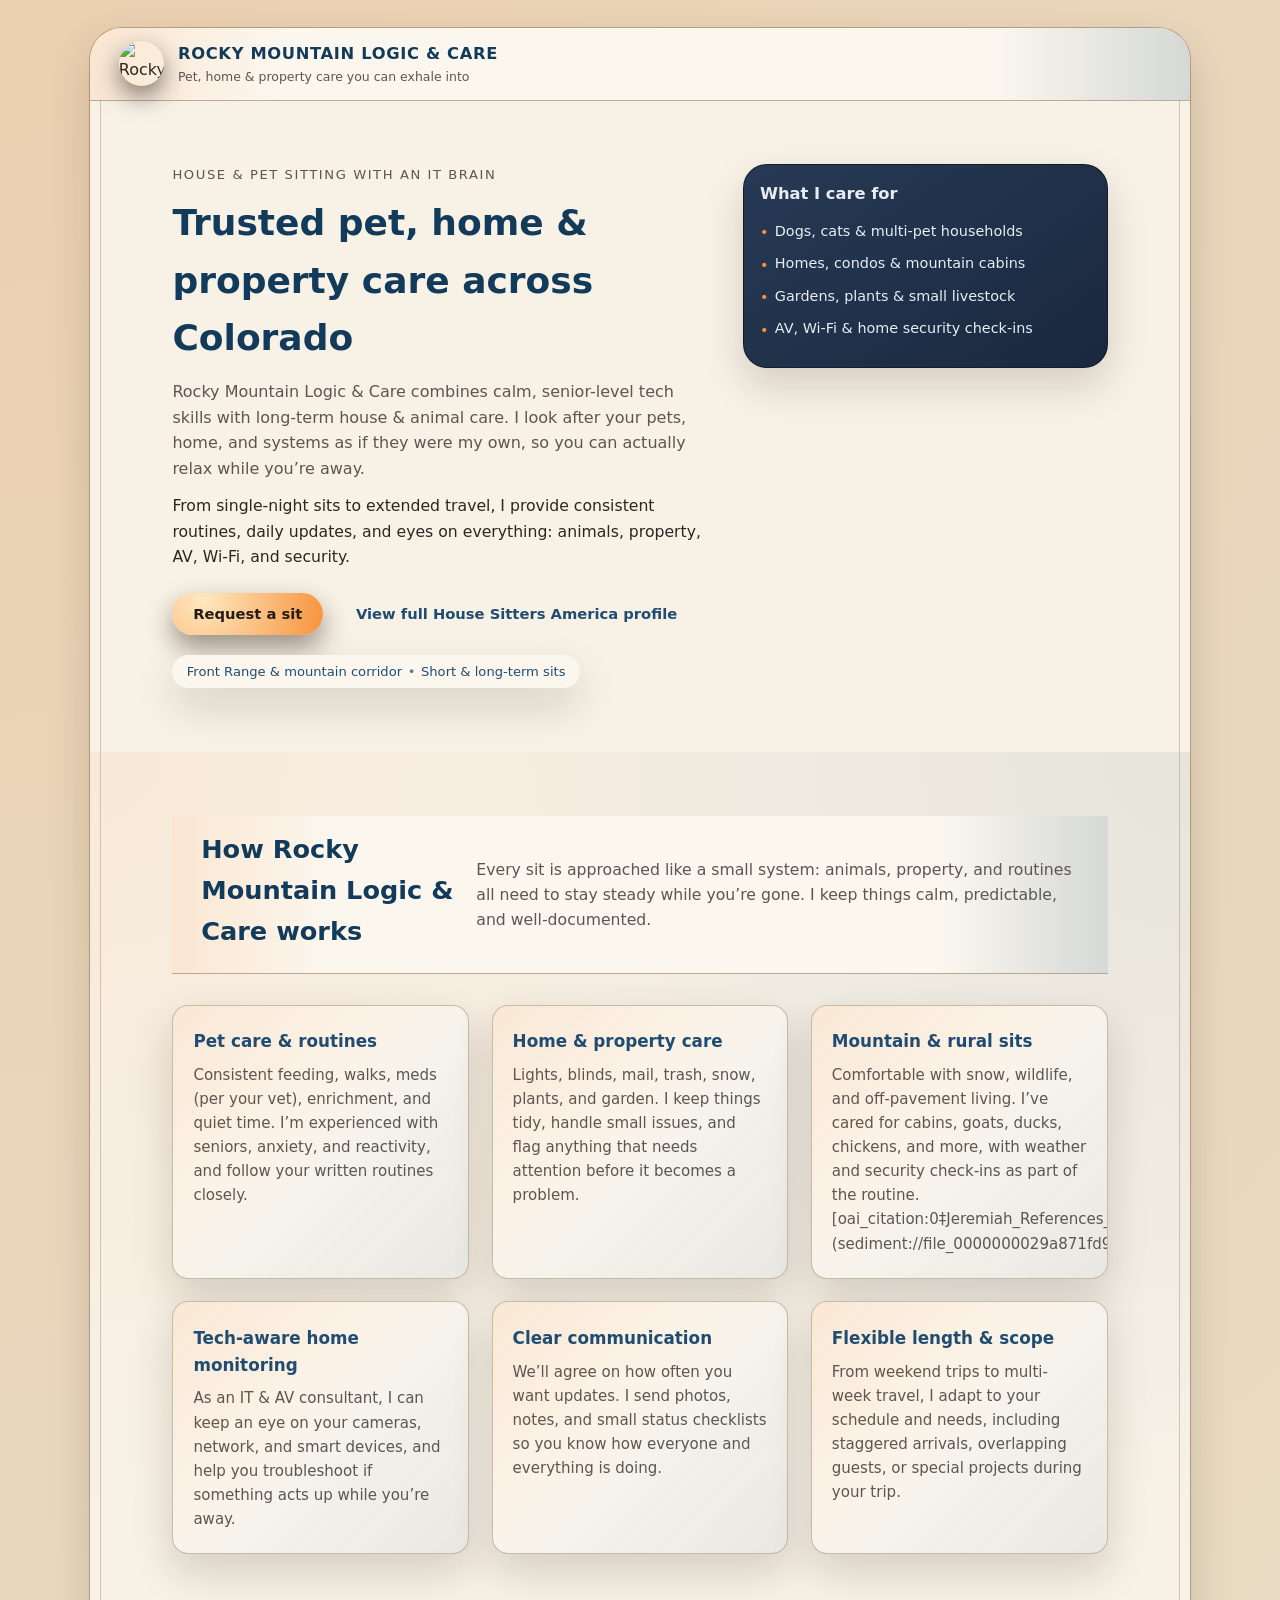
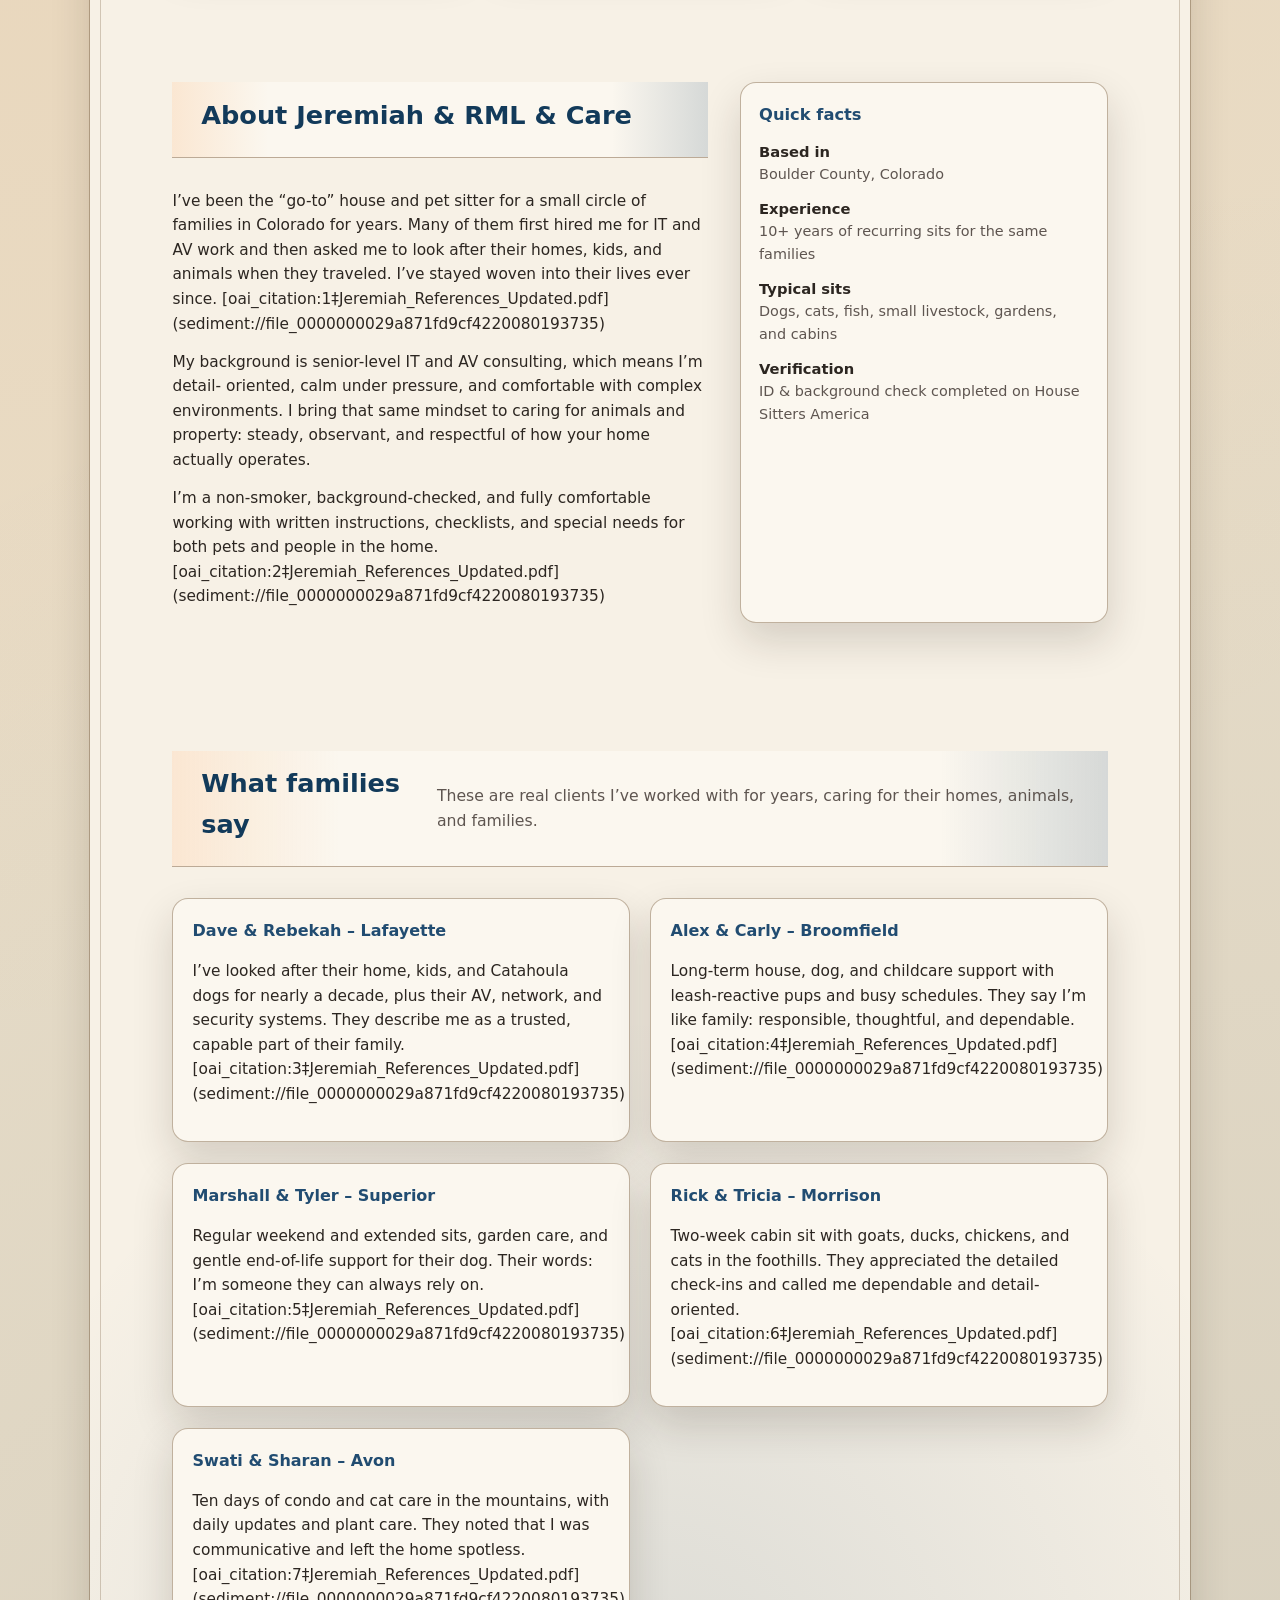
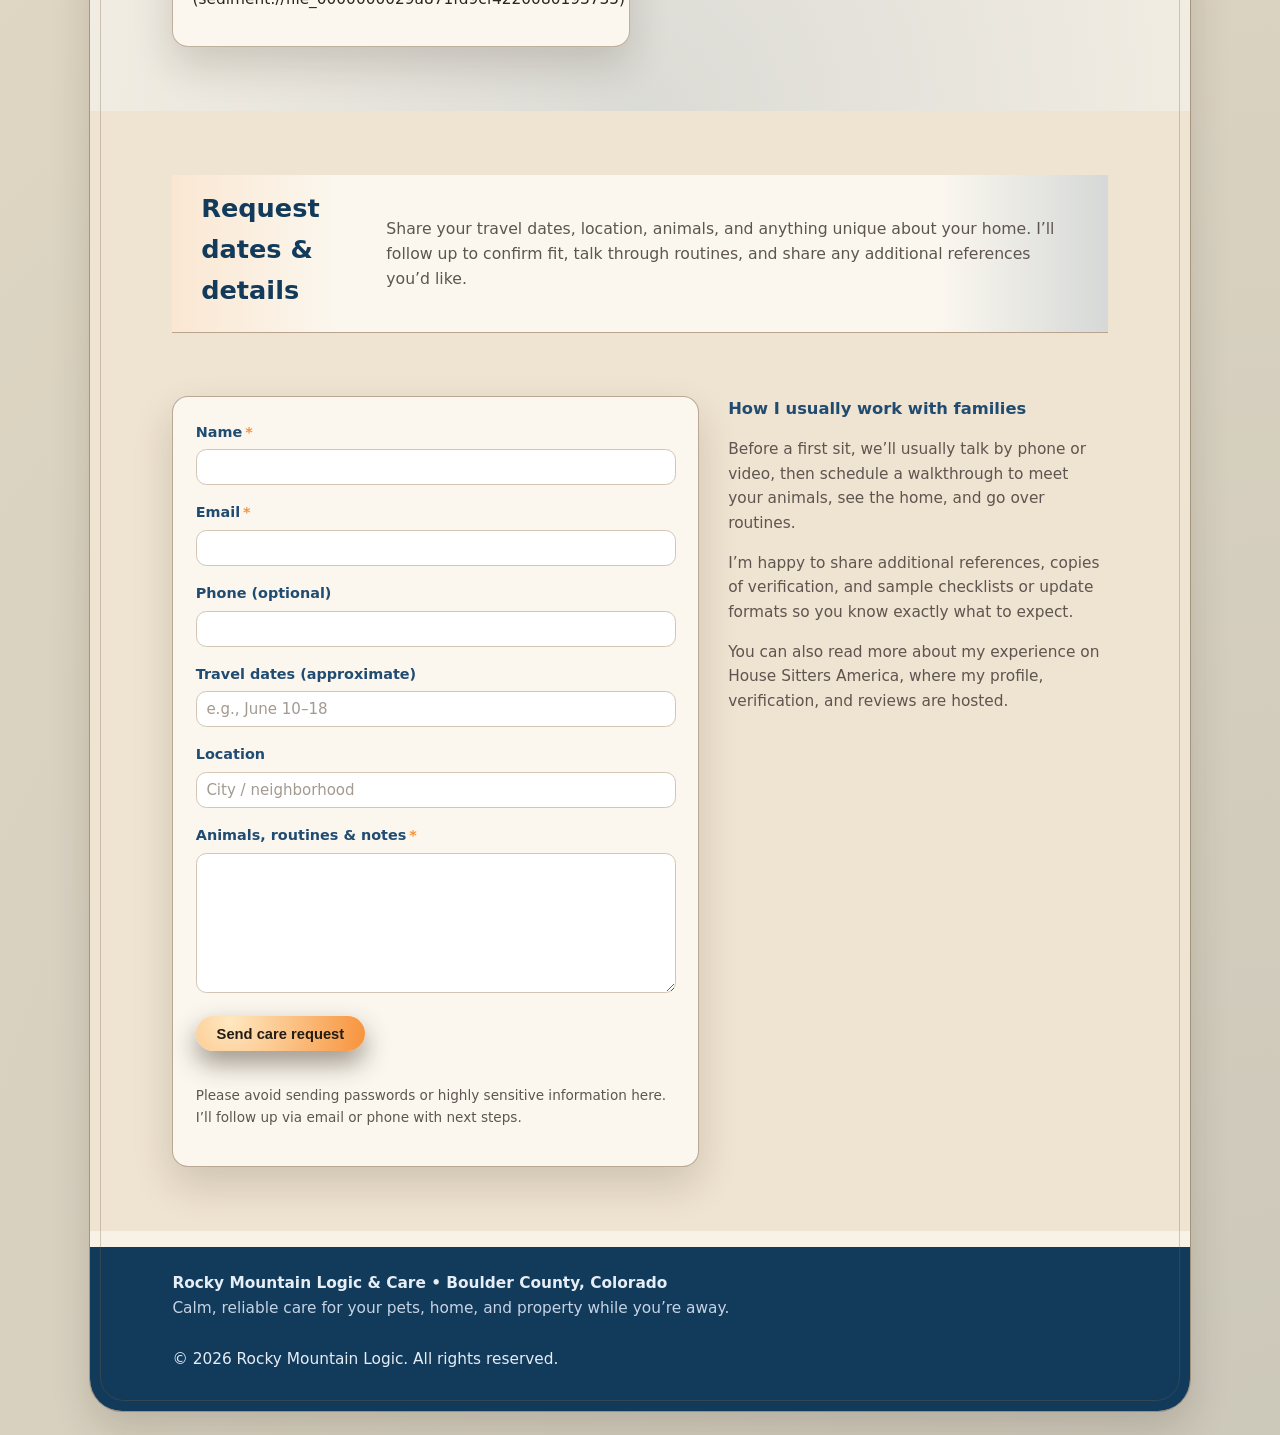
==== care.html @ 3462d23b "Create care.html Rocky Mountain Logic and Care page" ====
<!DOCTYPE html>
<html lang="en">
<head>
  <meta charset="UTF-8" />
  <meta name="viewport" content="width=device-width, initial-scale=1" />
  <title>Rocky Mountain Logic & Care | Trusted Pet, Home & Property Care</title>
  <meta name="description" content="Rocky Mountain Logic & Care provides trusted, long-term pet, home, and property care across Colorado. Thoughtful house-sitting, animal care, and property maintenance backed by years of references." />
  <link rel="stylesheet" href="css/styles.css" />
</head>
<body>
  <div class="page-frame">
    <a class="skip-link" href="#main-content">Skip to main content</a>

    <header>
      <!-- USE YOUR RML & CARE LOGO HERE -->
      <img
        src="img/rml-logic-care-logo.png"
        alt="Rocky Mountain Logic & Care logo"
        class="logo-img"
      />
      <div class="brand-lines">
        <div class="brand-name">Rocky Mountain Logic &amp; Care</div>
        <div class="brand-tagline">Pet, home &amp; property care you can exhale into</div>
      </div>
    </header>

    <main id="main-content">
      <!-- HERO -->
      <section id="home" class="section hero" aria-labelledby="hero-heading" tabindex="-1">
        <div class="container hero-inner">
          <div class="hero-copy">
            <p class="hero-eyebrow">House &amp; pet sitting with an IT brain</p>
            <h1 id="hero-heading">Trusted pet, home &amp; property care across Colorado</h1>
            <p class="hero-subtitle">
              Rocky Mountain Logic &amp; Care combines calm, senior-level tech skills with
              long-term house &amp; animal care. I look after your pets, home, and systems as if
              they were my own, so you can actually relax while you’re away.
            </p>
            <p class="hero-body">
              From single-night sits to extended travel, I provide consistent routines, daily
              updates, and eyes on everything: animals, property, AV, Wi-Fi, and security.
            </p>

            <div class="hero-actions">
              <a class="btn btn-primary" href="#contact">Request a sit</a>
              <a class="btn btn-link" href="https://www.housesittersamerica.com/house-sitter-pet-sitter/668222/jeremiah-trusted-property-pet-care" target="_blank" rel="noopener">
                View full House Sitters America profile
              </a>
            </div>

            <div class="hero-strip" aria-label="Service locations">
              <span>Front Range &amp; mountain corridor</span>
              <span class="hero-dot" aria-hidden="true">•</span>
              <span>Short &amp; long-term sits</span>
            </div>
          </div>

          <aside class="hero-aside" aria-label="At a glance">
            <h2 class="hero-aside-heading">What I care for</h2>
            <ul class="hero-list">
              <li>Dogs, cats &amp; multi-pet households</li>
              <li>Homes, condos &amp; mountain cabins</li>
              <li>Gardens, plants &amp; small livestock</li>
              <li>AV, Wi-Fi &amp; home security check-ins</li>
            </ul>
          </aside>
        </div>
      </section>

      <!-- SERVICES / OFFERINGS -->
      <section id="services" class="section services" aria-labelledby="services-heading" tabindex="-1">
        <div class="container">
          <header class="section-header">
            <h2 id="services-heading">How Rocky Mountain Logic &amp; Care works</h2>
            <p class="section-intro">
              Every sit is approached like a small system: animals, property, and routines
              all need to stay steady while you’re gone. I keep things calm, predictable,
              and well-documented.
            </p>
          </header>

          <div class="services-grid" aria-label="Service list">
            <article class="service-card">
              <h3>Pet care &amp; routines</h3>
              <p>
                Consistent feeding, walks, meds (per your vet), enrichment, and quiet time.
                I’m experienced with seniors, anxiety, and reactivity, and follow your
                written routines closely.
              </p>
            </article>

            <article class="service-card">
              <h3>Home &amp; property care</h3>
              <p>
                Lights, blinds, mail, trash, snow, plants, and garden. I keep things tidy,
                handle small issues, and flag anything that needs attention before it
                becomes a problem.
              </p>
            </article>

            <article class="service-card">
              <h3>Mountain &amp; rural sits</h3>
              <p>
                Comfortable with snow, wildlife, and off-pavement living. I’ve cared for
                cabins, goats, ducks, chickens, and more, with weather and security
                check-ins as part of the routine. [oai_citation:0‡Jeremiah_References_Updated.pdf](sediment://file_0000000029a871fd9cf4220080193735)
              </p>
            </article>

            <article class="service-card">
              <h3>Tech-aware home monitoring</h3>
              <p>
                As an IT &amp; AV consultant, I can keep an eye on your cameras, network,
                and smart devices, and help you troubleshoot if something acts up while
                you’re away.
              </p>
            </article>

            <article class="service-card">
              <h3>Clear communication</h3>
              <p>
                We’ll agree on how often you want updates. I send photos, notes, and
                small status checklists so you know how everyone and everything is doing.
              </p>
            </article>

            <article class="service-card">
              <h3>Flexible length &amp; scope</h3>
              <p>
                From weekend trips to multi-week travel, I adapt to your schedule and
                needs, including staggered arrivals, overlapping guests, or special
                projects during your trip.
              </p>
            </article>
          </div>
        </div>
      </section>

      <!-- ABOUT -->
      <section id="about" class="section about" aria-labelledby="about-heading" tabindex="-1">
        <div class="container about-inner">
          <div class="about-main">
            <header class="section-header">
              <h2 id="about-heading">About Jeremiah &amp; RML &amp; Care</h2>
            </header>
            <p>
              I’ve been the “go-to” house and pet sitter for a small circle of families
              in Colorado for years. Many of them first hired me for IT and AV work and
              then asked me to look after their homes, kids, and animals when they
              traveled. I’ve stayed woven into their lives ever since. [oai_citation:1‡Jeremiah_References_Updated.pdf](sediment://file_0000000029a871fd9cf4220080193735)
            </p>
            <p>
              My background is senior-level IT and AV consulting, which means I’m detail-
              oriented, calm under pressure, and comfortable with complex environments.
              I bring that same mindset to caring for animals and property: steady,
              observant, and respectful of how your home actually operates.
            </p>
            <p>
              I’m a non-smoker, background-checked, and fully comfortable working with
              written instructions, checklists, and special needs for both pets and
              people in the home. [oai_citation:2‡Jeremiah_References_Updated.pdf](sediment://file_0000000029a871fd9cf4220080193735)
            </p>
          </div>

          <aside class="about-aside" aria-label="Quick facts">
            <h3>Quick facts</h3>
            <ul class="values-list">
              <li>
                <span class="value-label">Based in</span>
                <span class="value-desc">Boulder County, Colorado</span>
              </li>
              <li>
                <span class="value-label">Experience</span>
                <span class="value-desc">10+ years of recurring sits for the same families</span>
              </li>
              <li>
                <span class="value-label">Typical sits</span>
                <span class="value-desc">Dogs, cats, fish, small livestock, gardens, and cabins</span>
              </li>
              <li>
                <span class="value-label">Verification</span>
                <span class="value-desc">ID &amp; background check completed on House Sitters America</span>
              </li>
            </ul>
          </aside>
        </div>
      </section>

      <!-- TESTIMONIALS -->
      <section id="testimonials" class="section knowledge-base" aria-labelledby="testimonials-heading" tabindex="-1">
        <div class="container">
          <header class="section-header">
            <h2 id="testimonials-heading">What families say</h2>
            <p class="section-intro">
              These are real clients I’ve worked with for years, caring for their homes,
              animals, and families.
            </p>
          </header>

          <div class="kb-cards">
            <article class="kb-card">
              <h3>Dave &amp; Rebekah – Lafayette</h3>
              <p>
                I’ve looked after their home, kids, and Catahoula dogs for nearly a
                decade, plus their AV, network, and security systems. They describe me
                as a trusted, capable part of their family. [oai_citation:3‡Jeremiah_References_Updated.pdf](sediment://file_0000000029a871fd9cf4220080193735)
              </p>
            </article>

            <article class="kb-card">
              <h3>Alex &amp; Carly – Broomfield</h3>
              <p>
                Long-term house, dog, and childcare support with leash-reactive pups and
                busy schedules. They say I’m like family: responsible, thoughtful, and
                dependable. [oai_citation:4‡Jeremiah_References_Updated.pdf](sediment://file_0000000029a871fd9cf4220080193735)
              </p>
            </article>

            <article class="kb-card">
              <h3>Marshall &amp; Tyler – Superior</h3>
              <p>
                Regular weekend and extended sits, garden care, and gentle end-of-life
                support for their dog. Their words: I’m someone they can always rely
                on. [oai_citation:5‡Jeremiah_References_Updated.pdf](sediment://file_0000000029a871fd9cf4220080193735)
              </p>
            </article>

            <article class="kb-card">
              <h3>Rick &amp; Tricia – Morrison</h3>
              <p>
                Two-week cabin sit with goats, ducks, chickens, and cats in the
                foothills. They appreciated the detailed check-ins and called me
                dependable and detail-oriented. [oai_citation:6‡Jeremiah_References_Updated.pdf](sediment://file_0000000029a871fd9cf4220080193735)
              </p>
            </article>

            <article class="kb-card">
              <h3>Swati &amp; Sharan – Avon</h3>
              <p>
                Ten days of condo and cat care in the mountains, with daily updates and
                plant care. They noted that I was communicative and left the home
                spotless. [oai_citation:7‡Jeremiah_References_Updated.pdf](sediment://file_0000000029a871fd9cf4220080193735)
              </p>
            </article>
          </div>
        </div>
      </section>

      <!-- CONTACT -->
      <section id="contact" class="section contact" aria-labelledby="contact-heading" tabindex="-1">
        <div class="container contact-inner">
          <header class="section-header">
            <h2 id="contact-heading">Request dates &amp; details</h2>
            <p class="section-intro">
              Share your travel dates, location, animals, and anything unique about your
              home. I’ll follow up to confirm fit, talk through routines, and share any
              additional references you’d like.
            </p>
          </header>

          <div class="contact-layout">
            <form id="contact-form" class="contact-form" action="#" method="post" novalidate>
              <div class="field-group">
                <label for="name">Name<span class="required-indicator" aria-hidden="true">*</span></label>
                <input type="text" id="name" name="name" required autocomplete="name" />
              </div>

              <div class="field-group">
                <label for="email">Email<span class="required-indicator" aria-hidden="true">*</span></label>
                <input type="email" id="email" name="email" required autocomplete="email" />
              </div>

              <div class="field-group">
                <label for="phone">Phone (optional)</label>
                <input type="tel" id="phone" name="phone" autocomplete="tel" />
              </div>

              <div class="field-group">
                <label for="dates">Travel dates (approximate)</label>
                <input type="text" id="dates" name="dates" placeholder="e.g., June 10–18" />
              </div>

              <div class="field-group">
                <label for="location">Location</label>
                <input type="text" id="location" name="location" placeholder="City / neighborhood" />
              </div>

              <div class="field-group">
                <label for="message">Animals, routines &amp; notes<span class="required-indicator" aria-hidden="true">*</span></label>
                <textarea id="message" name="message" rows="5" required></textarea>
              </div>

              <button type="submit" class="btn btn-primary">Send care request</button>

              <p id="form-status" class="form-status" role="status" aria-live="polite"></p>

              <p class="contact-note">
                Please avoid sending passwords or highly sensitive information here.
                I’ll follow up via email or phone with next steps.
              </p>
            </form>

            <aside class="contact-aside" aria-label="More ways to connect">
              <h3>How I usually work with families</h3>
              <p>
                Before a first sit, we’ll usually talk by phone or video, then schedule
                a walkthrough to meet your animals, see the home, and go over routines.
              </p>
              <p>
                I’m happy to share additional references, copies of verification, and
                sample checklists or update formats so you know exactly what to expect.
              </p>
              <p>
                You can also read more about my experience on House Sitters America,
                where my profile, verification, and reviews are hosted.
              </p>
            </aside>
          </div>
        </div>
      </section>
    </main>

    <footer class="site-footer">
      <div class="container footer-inner">
        <div class="footer-main">
          <p class="footer-brand">Rocky Mountain Logic &amp; Care &bull; Boulder County, Colorado</p>
          <p class="footer-copy">
            Calm, reliable care for your pets, home, and property while you’re away.
          </p>
        </div>
        <div class="footer-meta">
          <p>&copy; <span id="year"></span> Rocky Mountain Logic. All rights reserved.</p>
        </div>
      </div>
    </footer>
  </div>

  <script src="js/main.js"></script>
</body>
</html>
---- css/styles.css ----
/*
  Rocky Mountain Logic v1.1
  Mobile-first, “poster on warm paper” aesthetic to match RML art & flyer.
*/

/* ROOT & GLOBAL TOKENS ---------------------------------------------------- */

:root {
  /* Paper + ink palette tuned toward your drawings and flyer */
  --rml-page-bg: #e8ddc8;      /* warm paper outside frame */
  --rml-page-edge: #d1c2a4;
  --rml-bg: #f7f1e6;           /* inner poster background */
  --rml-surface: #fbf7ef;
  --rml-blue: #123a5a;         /* deep ink blue */
  --rml-blue-soft: #214c71;
  --rml-orange: #f7933c;       /* warm orange accent */
  --rml-plum: #5e4368;         /* subtle secondary for future use */
  --rml-text: #2c2621;
  --rml-text-muted: #5e5550;
  --rml-border-subtle: #d2c5b4;
  --rml-shadow-soft: 0 18px 40px rgba(40, 27, 14, 0.16);
  --rml-radius-lg: 24px;
  --rml-radius-md: 16px;
  --rml-radius-pill: 999px;
  --rml-focus-ring: 0 0 0 3px rgba(247, 147, 60, 0.65);
}

*,
*::before,
*::after {
  box-sizing: border-box;
}

html {
  scroll-behavior: smooth;
}

body {
  margin: 0;
  min-height: 100vh;
  font-family: system-ui, -apple-system, BlinkMacSystemFont, "Segoe UI", sans-serif;
  color: var(--rml-text);
  background-color: var(--rml-page-bg);
  background-image:
    radial-gradient(circle at top left, rgba(247, 147, 60, 0.18), transparent 55%),
    radial-gradient(circle at bottom right, rgba(18, 58, 90, 0.13), transparent 60%);
  line-height: 1.6;
}

/* PAGE FRAME / POSTER ----------------------------------------------------- */

.page-frame {
  max-width: 1100px;
  margin: 1.75rem auto 1.5rem;
  padding: 0;
  background-color: var(--rml-bg);
  border-radius: 32px;
  box-shadow:
    0 0 0 1px rgba(123, 97, 67, 0.45),
    var(--rml-shadow-soft);
  overflow: hidden;
  position: relative;
}

.page-frame::before {
  /* thin inner border like a print margin */
  content: "";
  position: absolute;
  inset: 10px;
  border-radius: 24px;
  border: 1px solid rgba(123, 97, 67, 0.3);
  pointer-events: none;
}

/* ACCESSIBILITY HELPERS --------------------------------------------------- */

.skip-link {
  position: absolute;
  left: -999px;
  top: 0;
  padding: 0.5rem 1rem;
  background-color: var(--rml-blue);
  color: #ffffff;
  z-index: 1000;
  border-radius: 0 0 var(--rml-radius-md) var(--rml-radius-md);
}

.skip-link:focus {
  left: 0.5rem;
}

/* Focus styles for interactive elements */
a:focus-visible,
button:focus-visible,
input:focus-visible,
textarea:focus-visible,
select:focus-visible {
  outline: none;
  box-shadow: var(--rml-focus-ring);
}

/* LAYOUT UTILITIES -------------------------------------------------------- */

.container {
  width: 100%;
  max-width: 980px;
  margin: 0 auto;
  padding: 0 1.4rem;
}

.section {
  padding: 3.5rem 0;
}

.section-header {
  margin-bottom: 2rem;
}

.section-header h2 {
  font-size: 1.6rem;
  margin: 0 0 0.5rem;
  color: var(--rml-blue);
}

.section-intro {
  margin: 0;
  color: var(--rml-text-muted);
  font-size: 0.98rem;
}

/* HEADER ------------------------------------------------------------ */

/* Turn the bare <header> into the sticky bar the design expects */
header {
  background: linear-gradient(
      90deg,
      rgba(247, 147, 60, 0.16),
      transparent 18%,
      transparent 82%,
      rgba(18, 58, 90, 0.16)
    ),
    var(--rml-surface);
  position: sticky;
  top: 0;
  z-index: 50;
  box-shadow: 0 1px 0 rgba(140, 113, 86, 0.55);
  padding: 0.75rem 1.4rem;
  display: flex;
  align-items: center;
  gap: 0.9rem;
}

/* Logo image in the header */
header .logo-img {
  width: 2.8rem;
  height: 2.8rem;
  border-radius: 999px;
  box-shadow: 0 10px 24px rgba(28, 26, 21, 0.55);
  object-fit: cover;
  flex-shrink: 0;
}

/* Brand text stack next to logo */
.brand-lines {
  display: flex;
  flex-direction: column;
}

.brand-name {
  font-weight: 600;
  font-size: 1.02rem;
  letter-spacing: 0.04em;
  text-transform: uppercase;
  color: var(--rml-blue);
}

.brand-tagline {
  font-size: 0.78rem;
  color: var(--rml-text-muted);
}

/* HOME HERO STYLES -------------------------------------------------------- */

.hero {
  padding-top: 2.8rem;
  padding-bottom: 3.6rem;
}

.hero-inner {
  display: grid;
  grid-template-columns: minmax(0, 1.75fr);
  gap: 2.5rem;
}

.hero-eyebrow {
  font-size: 0.82rem;
  text-transform: uppercase;
  letter-spacing: 0.12em;
  color: var(--rml-text-muted);
  margin: 0 0 0.6rem;
}

.hero-copy h1 {
  font-size: 2rem;
  margin: 0 0 0.75rem;
  color: var(--rml-blue);
}

.hero-subtitle {
  margin: 0 0 0.75rem;
  font-size: 1rem;
  color: var(--rml-text-muted);
}

.hero-body {
  margin: 0 0 1.5rem;
  font-size: 0.98rem;
}

.hero-actions {
  display: flex;
  flex-wrap: wrap;
  align-items: center;
  gap: 0.75rem;
  margin-bottom: 1.2rem;
}

.hero-strip {
  display: inline-flex;
  flex-wrap: wrap;
  align-items: center;
  gap: 0.35rem;
  padding: 0.4rem 0.9rem;
  background-color: var(--rml-surface);
  border-radius: var(--rml-radius-pill);
  box-shadow: var(--rml-shadow-soft);
  font-size: 0.82rem;
  color: var(--rml-blue-soft);
}

.hero-dot {
  opacity: 0.75;
}

/* HERO VISUAL & ASIDE ----------------------------------------------------- */

.hero-visual {
  display: grid;
  gap: 1.1rem;
}

.hero-art {
  margin: 0;
  border-radius: var(--rml-radius-lg);
  overflow: hidden;
  background-color: #f3e7d8;
  box-shadow: var(--rml-shadow-soft);
  border: 1px solid rgba(120, 92, 58, 0.6);
}

.hero-art img {
  display: block;
  width: 100%;
  height: auto;
}

.hero-art-caption {
  margin: 0;
  padding: 0.65rem 0.85rem 0.75rem;
  font-size: 0.82rem;
  color: var(--rml-text-muted);
  background: linear-gradient(to right, #f3e7d8, #f7f1e6);
}

/* HERO ASIDE CARD (used in current markup) */
.hero-aside {
  padding: 1.05rem 1rem;
  border-radius: var(--rml-radius-lg);
  background: linear-gradient(145deg, #273a55, #1a283e);
  color: #e8edf4;
  box-shadow: var(--rml-shadow-soft);
  border: 1px solid rgba(7, 19, 33, 0.65);
}

.hero-aside-heading {
  font-size: 1.02rem;
  margin-top: 0;
  margin-bottom: 0.75rem;
}

.hero-list {
  list-style: none;
  padding-left: 0;
  margin: 0;
  font-size: 0.9rem;
}

.hero-list li {
  display: flex;
  align-items: flex-start;
  gap: 0.4rem;
  margin-bottom: 0.5rem;
}

.hero-list li::before {
  content: "•";
  color: var(--rml-orange);
  margin-top: 0.1rem;
}

/* CHAT PLACEHOLDER -------------------------------------------------------- */

.chat-widget-placeholder {
  margin-top: 0.6rem;
  padding: 0.7rem 0.8rem;
  border-radius: 0.75rem;
  background-color: #f3e7d8;
  border: 1px dashed rgba(120, 92, 58, 0.7);
  font-size: 0.8rem;
  color: var(--rml-text-muted);
}

/* BUTTONS ----------------------------------------------------------------- */

.btn {
  display: inline-flex;
  align-items: center;
  justify-content: center;
  padding: 0.6rem 1.3rem;
  border-radius: var(--rml-radius-pill);
  border: none;
  font-size: 0.92rem;
  font-weight: 600;
  cursor: pointer;
  text-decoration: none;
  transition: transform 0.12s ease, box-shadow 0.12s ease, background-color 0.12s ease, color 0.12s ease;
}

.btn-primary {
  background: radial-gradient(circle at 20% 15%, #ffe8c1, #f7933c);
  color: #241c14;
  box-shadow: 0 12px 26px rgba(40, 27, 14, 0.45);
}

.btn-primary:hover {
  transform: translateY(-1px);
  box-shadow: 0 16px 32px rgba(40, 27, 14, 0.55);
}

.btn-primary:active {
  transform: translateY(0);
  box-shadow: 0 7px 16px rgba(40, 27, 14, 0.45);
}

/* SERVICE TILE GRID ------------------------------------------------------- */

.services {
  background:
    radial-gradient(circle at top left, rgba(247, 147, 60, 0.08), transparent 55%),
    radial-gradient(circle at top right, rgba(18, 58, 90, 0.07), transparent 55%);
}

.services-grid {
  display: grid;
  grid-template-columns: minmax(0, 1fr);
  gap: 1.4rem;
}

.service-card {
  background-color: var(--rml-surface);
  border-radius: var(--rml-radius-md);
  padding: 1.4rem 1.25rem;
  box-shadow: var(--rml-shadow-soft);
  border: 1px solid rgba(120, 92, 58, 0.4);
  position: relative;
  overflow: hidden;
}

.service-card::before {
  /* subtle “colored pencil” corner accent */
  content: "";
  position: absolute;
  inset: 0;
  background:
    linear-gradient(135deg, rgba(247, 147, 60, 0.22), transparent 55%),
    linear-gradient(-45deg, rgba(18, 58, 90, 0.12), transparent 60%);
  mix-blend-mode: multiply;
  opacity: 0.65;
  pointer-events: none;
}

.service-card h3 {
  margin: 0 0 0.5rem;
  font-size: 1.05rem;
  color: var(--rml-blue-soft);
  position: relative;
}

.service-card p {
  margin: 0;
  font-size: 0.94rem;
  color: var(--rml-text-muted);
  position: relative;
}

/* ABOUT SECTION ----------------------------------------------------------- */

.about-inner {
  display: grid;
  grid-template-columns: minmax(0, 1.6fr);
  gap: 2rem;
}

.about-main p {
  margin-top: 0;
  margin-bottom: 0.85rem;
}

.about-aside {
  background-color: var(--rml-surface);
  border-radius: var(--rml-radius-md);
  padding: 1.15rem 1.15rem 1.2rem;
  box-shadow: var(--rml-shadow-soft);
  border: 1px solid rgba(120, 92, 58, 0.45);
}

.about-aside h3 {
  margin-top: 0;
  margin-bottom: 0.75rem;
  font-size: 1.02rem;
  color: var(--rml-blue-soft);
}

.values-list {
  list-style: none;
  padding: 0;
  margin: 0;
  font-size: 0.92rem;
}

.values-list li {
  margin-bottom: 0.65rem;
}

.value-label {
  display: block;
  font-weight: 600;
}

.value-desc {
  display: block;
  color: var(--rml-text-muted);
  font-size: 0.9rem;
}

/* CONTACT SECTION --------------------------------------------------------- */

.contact {
  background-color: #efe3d1;
}

.contact-inner {
  display: flex;
  flex-direction: column;
  gap: 2rem;
}

.contact-layout {
  display: grid;
  grid-template-columns: minmax(0, 1fr);
  gap: 1.8rem;
}

.contact-form {
  background-color: var(--rml-surface);
  border-radius: var(--rml-radius-md);
  padding: 1.5rem 1.4rem;
  box-shadow: var(--rml-shadow-soft);
  border: 1px solid rgba(120, 92, 58, 0.5);
}

.field-group {
  margin-bottom: 1rem;
}

.field-group label,
.field-group legend {
  display: block;
  font-size: 0.9rem;
  font-weight: 600;
  margin-bottom: 0.35rem;
  color: var(--rml-blue-soft);
}

.required-indicator {
  color: var(--rml-orange);
  margin-left: 0.18rem;
}

input[type="text"],
input[type="email"],
input[type="tel"],
textarea,
select {
  width: 100%;
  padding: 0.5rem 0.6rem;
  border-radius: 0.65rem;
  border: 1px solid var(--rml-border-subtle);
  font-size: 0.94rem;
  font-family: inherit;
  color: var(--rml-text);
  background-color: #ffffff;
}

textarea {
  resize: vertical;
  min-height: 140px;
}

input::placeholder,
textarea::placeholder {
  color: #a39a91;
}

.choice-group {
  display: flex;
  flex-direction: column;
  gap: 0.35rem;
}

.choice-item {
  display: flex;
  align-items: center;
  gap: 0.4rem;
  font-size: 0.9rem;
}

.choice-item input[type="radio"] {
  accent-color: var(--rml-orange);
}

.form-status {
  min-height: 1.1rem;
  margin: 0.4rem 0 0.2rem;
  font-size: 0.85rem;
  color: var(--rml-blue-soft);
}

.contact-note {
  margin-top: 0.6rem;
  font-size: 0.85rem;
  color: var(--rml-text-muted);
}

.contact-aside {
  font-size: 0.94rem;
  color: var(--rml-text-muted);
}

.contact-aside h3 {
  margin-top: 0;
  margin-bottom: 0.6rem;
  font-size: 1.02rem;
  color: var(--rml-blue-soft);
}

/* KNOWLEDGE BASE SECTION -------------------------------------------------- */

.knowledge-base {
  background: radial-gradient(circle at bottom, rgba(18, 58, 90, 0.12), transparent 60%);
}

.kb-cards {
  display: grid;
  grid-template-columns: minmax(0, 1fr);
  gap: 1.3rem;
  margin-top: 1.5rem;
}

.kb-card {
  background-color: var(--rml-surface);
  border-radius: var(--rml-radius-md);
  padding: 1.2rem 1.2rem;
  box-shadow: var(--rml-shadow-soft);
  border: 1px solid rgba(120, 92, 58, 0.45);
}

.kb-card h3 {
  margin-top: 0;
  margin-bottom: 0.5rem;
  font-size: 1rem;
  color: var(--rml-blue-soft);
}

.kb-card ul {
  margin: 0;
  padding-left: 1.1rem;
  font-size: 0.9rem;
  color: var(--rml-text-muted);
}

/* FOOTER ------------------------------------------------------------------ */

.site-footer {
  background-color: var(--rml-blue);
  color: #e5edf6;
  padding: 1.5rem 0;
  margin-top: 1rem;
}

.footer-inner {
  display: flex;
  flex-direction: column;
  gap: 0.75rem;
  font-size: 0.86rem;
}

.footer-brand {
  margin: 0;
  font-weight: 600;
}

.footer-copy {
  margin: 0;
  color: #c6d3e5;
}

.footer-meta {
  margin: 0;
}

/* TYPOGRAPHY & LINKS ------------------------------------------------------ */

p {
  font-size: 0.96rem;
}

a {
  color: var(--rml-blue-soft);
}

a:hover {
  text-decoration: underline;
}

/* RESPONSIVE BREAKPOINTS -------------------------------------------------- */

@media (min-width: 640px) {
  .hero-inner {
    grid-template-columns: minmax(0, 1.6fr) minmax(0, 1.1fr);
    align-items: flex-start;
  }

  .services-grid {
    grid-template-columns: repeat(2, minmax(0, 1fr));
  }

  .kb-cards {
    grid-template-columns: repeat(2, minmax(0, 1fr));
  }

  .contact-layout {
    grid-template-columns: minmax(0, 1.25fr) minmax(0, 0.9fr);
  }

  .about-inner {
    grid-template-columns: minmax(0, 1.6fr) minmax(0, 1.1fr);
  }
}

@media (min-width: 900px) {
  .section {
    padding: 4rem 0;
  }

  .hero-copy h1 {
    font-size: 2.25rem;
  }

  header {
    padding: 0.8rem 1.8rem;
  }

  .services-grid {
    grid-template-columns: repeat(3, minmax(0, 1fr));
  }
}
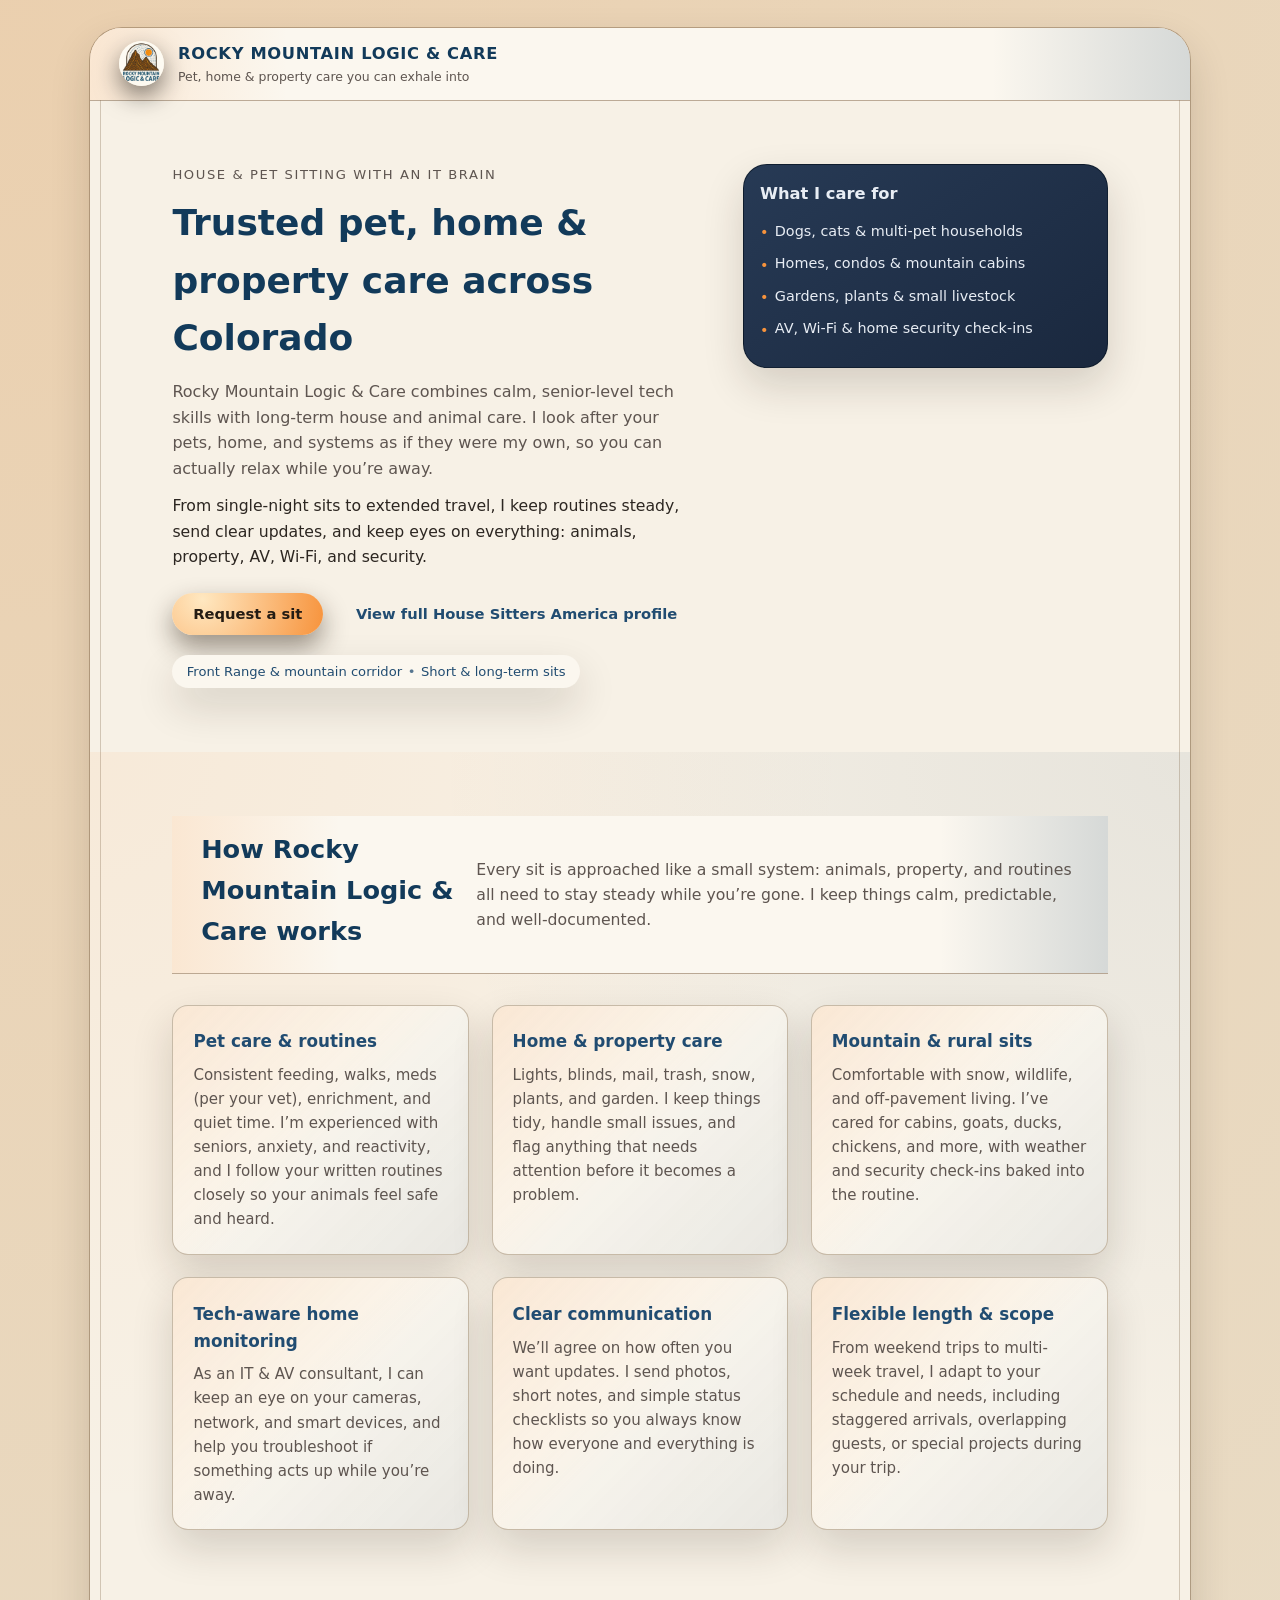
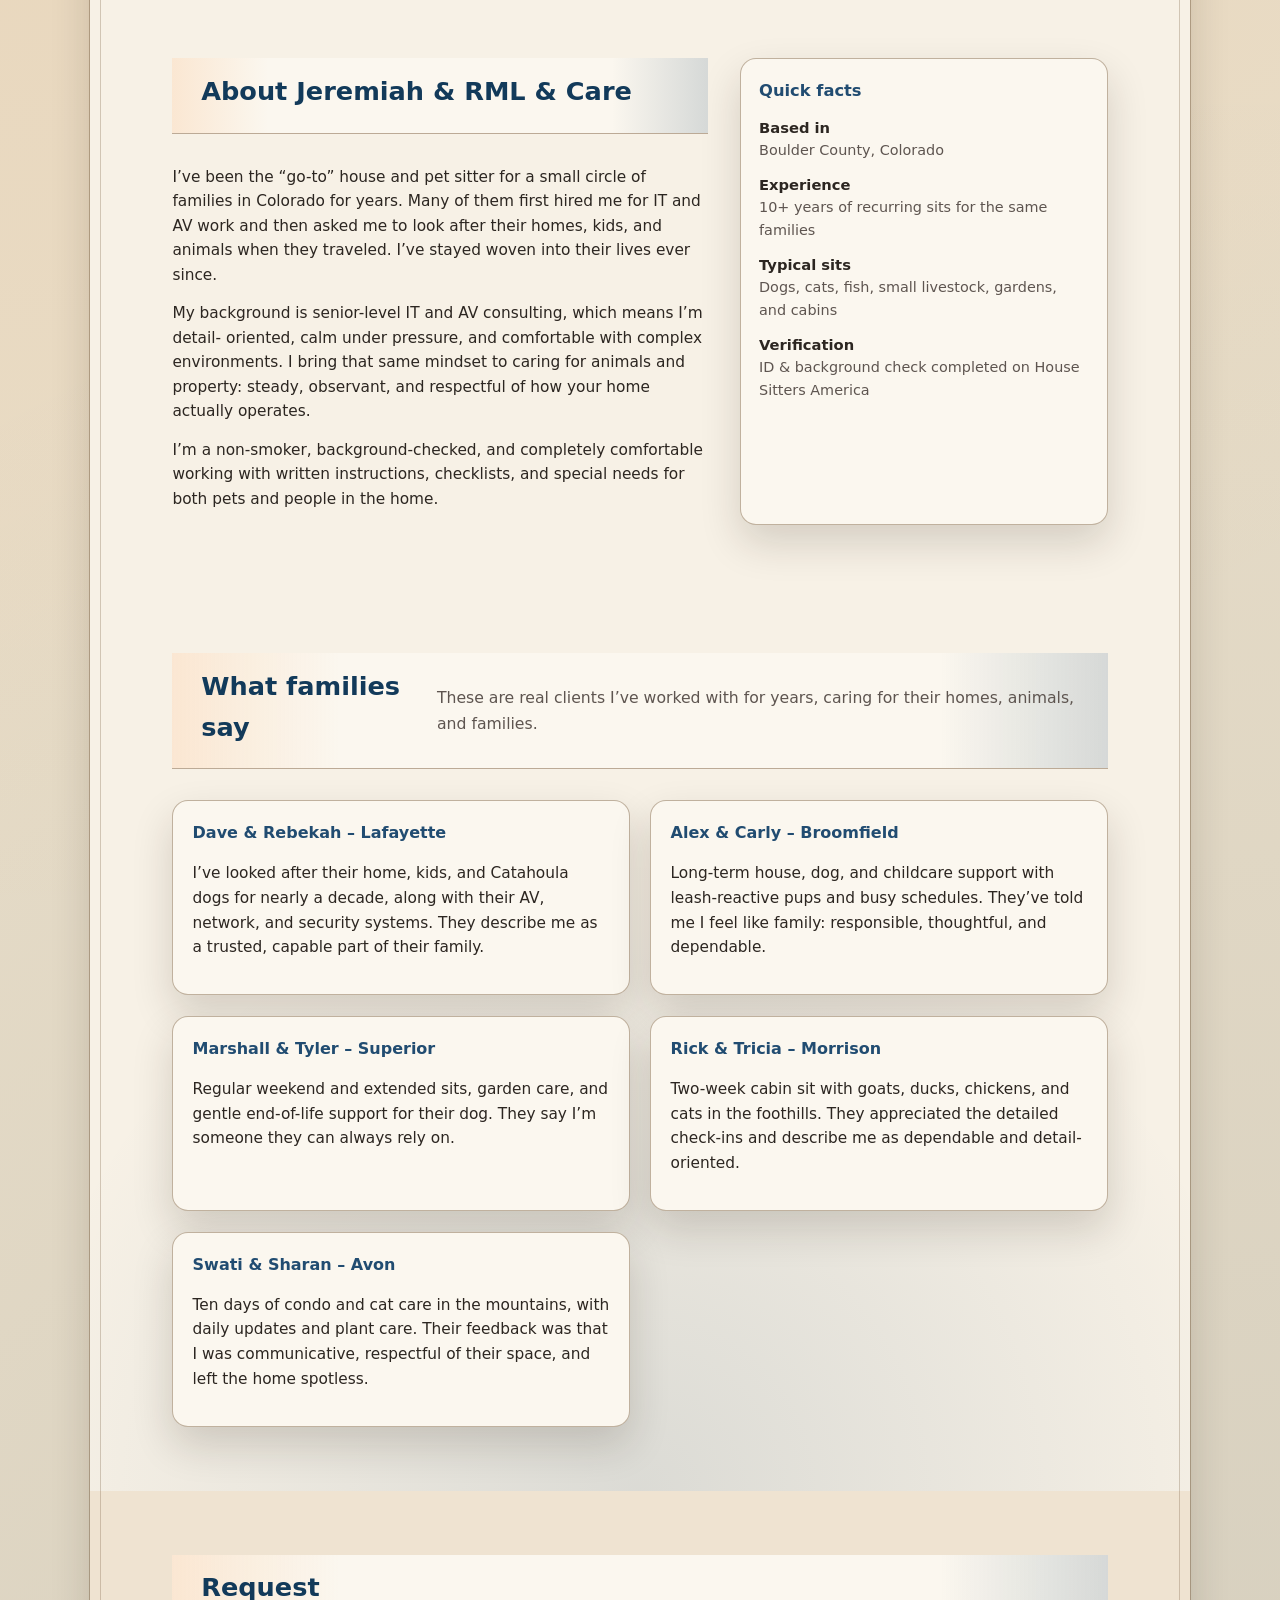
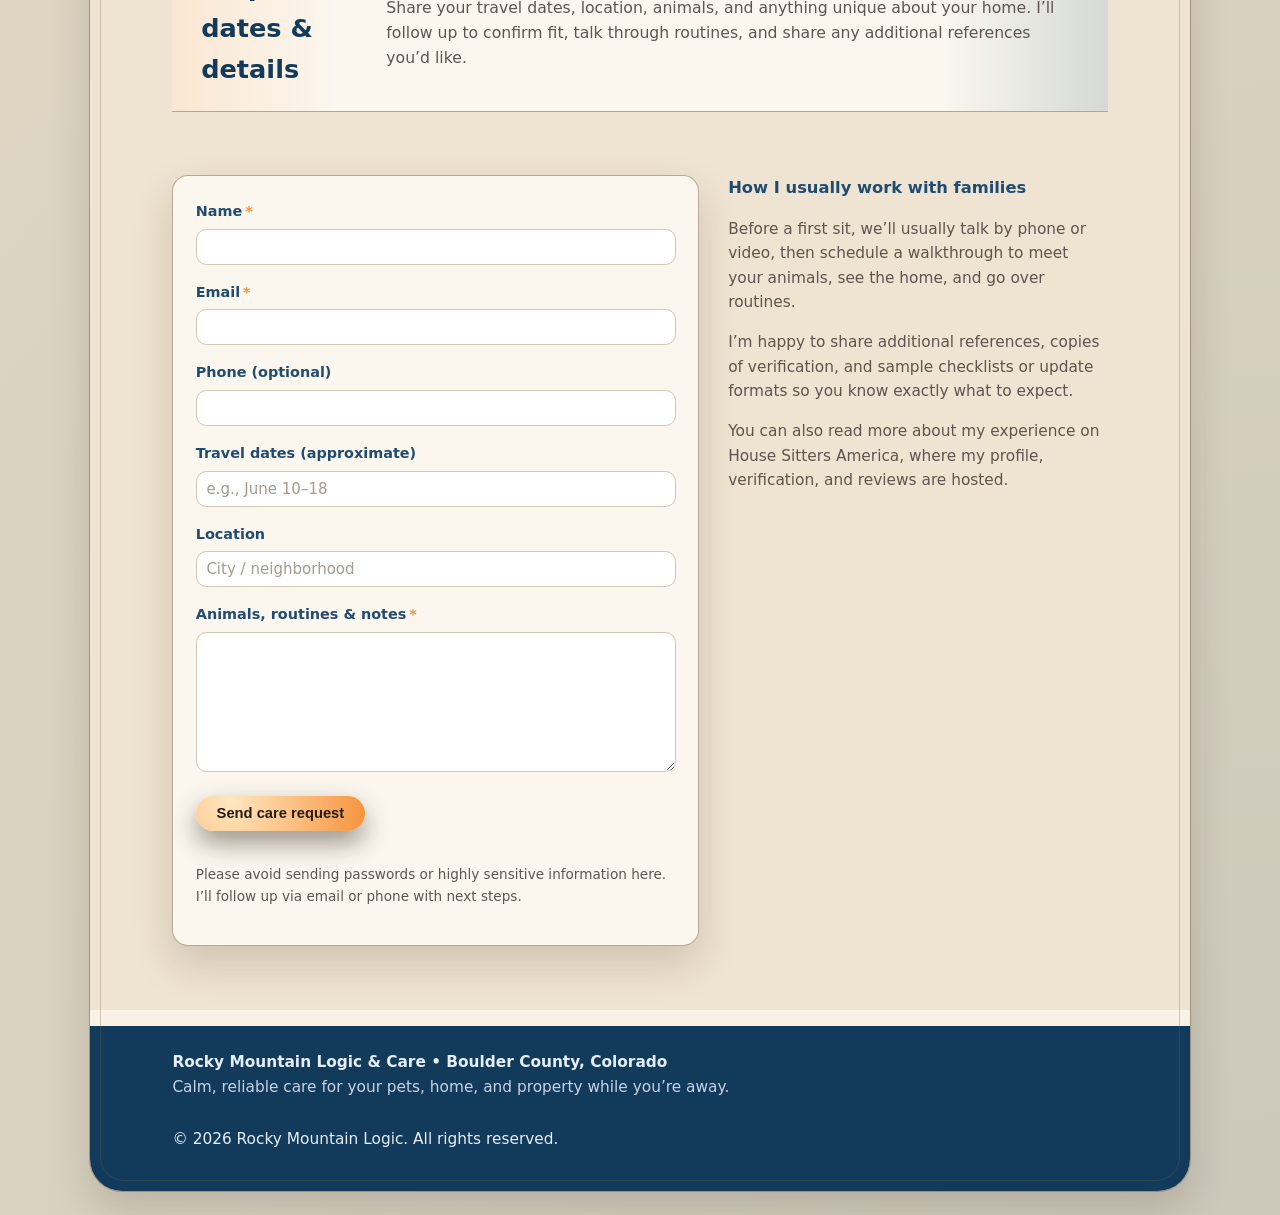
==== commit 5295d92e: "Update care.html" ====
--- a/care.html
+++ b/care.html
@@ -12,7 +12,7 @@
     <a class="skip-link" href="#main-content">Skip to main content</a>
 
     <header>
-      <!-- USE YOUR RML & CARE LOGO HERE -->
+      <!-- RML & CARE LOGO -->
       <img
         src="img/rml-logic-care-logo.png"
         alt="Rocky Mountain Logic & Care logo"
@@ -33,12 +33,12 @@
             <h1 id="hero-heading">Trusted pet, home &amp; property care across Colorado</h1>
             <p class="hero-subtitle">
               Rocky Mountain Logic &amp; Care combines calm, senior-level tech skills with
-              long-term house &amp; animal care. I look after your pets, home, and systems as if
+              long-term house and animal care. I look after your pets, home, and systems as if
               they were my own, so you can actually relax while you’re away.
             </p>
             <p class="hero-body">
-              From single-night sits to extended travel, I provide consistent routines, daily
-              updates, and eyes on everything: animals, property, AV, Wi-Fi, and security.
+              From single-night sits to extended travel, I keep routines steady, send clear
+              updates, and keep eyes on everything: animals, property, AV, Wi-Fi, and security.
             </p>
 
             <div class="hero-actions">
@@ -84,8 +84,8 @@
               <h3>Pet care &amp; routines</h3>
               <p>
                 Consistent feeding, walks, meds (per your vet), enrichment, and quiet time.
-                I’m experienced with seniors, anxiety, and reactivity, and follow your
-                written routines closely.
+                I’m experienced with seniors, anxiety, and reactivity, and I follow your
+                written routines closely so your animals feel safe and heard.
               </p>
             </article>
 
@@ -103,7 +103,7 @@
               <p>
                 Comfortable with snow, wildlife, and off-pavement living. I’ve cared for
                 cabins, goats, ducks, chickens, and more, with weather and security
-                check-ins as part of the routine. [oai_citation:0‡Jeremiah_References_Updated.pdf](sediment://file_0000000029a871fd9cf4220080193735)
+                check-ins baked into the routine.
               </p>
             </article>
 
@@ -119,8 +119,8 @@
             <article class="service-card">
               <h3>Clear communication</h3>
               <p>
-                We’ll agree on how often you want updates. I send photos, notes, and
-                small status checklists so you know how everyone and everything is doing.
+                We’ll agree on how often you want updates. I send photos, short notes, and
+                simple status checklists so you always know how everyone and everything is doing.
               </p>
             </article>
 
@@ -147,7 +147,7 @@
               I’ve been the “go-to” house and pet sitter for a small circle of families
               in Colorado for years. Many of them first hired me for IT and AV work and
               then asked me to look after their homes, kids, and animals when they
-              traveled. I’ve stayed woven into their lives ever since. [oai_citation:1‡Jeremiah_References_Updated.pdf](sediment://file_0000000029a871fd9cf4220080193735)
+              traveled. I’ve stayed woven into their lives ever since.
             </p>
             <p>
               My background is senior-level IT and AV consulting, which means I’m detail-
@@ -156,9 +156,9 @@
               observant, and respectful of how your home actually operates.
             </p>
             <p>
-              I’m a non-smoker, background-checked, and fully comfortable working with
+              I’m a non-smoker, background-checked, and completely comfortable working with
               written instructions, checklists, and special needs for both pets and
-              people in the home. [oai_citation:2‡Jeremiah_References_Updated.pdf](sediment://file_0000000029a871fd9cf4220080193735)
+              people in the home.
             </p>
           </div>
 
@@ -202,8 +202,8 @@
               <h3>Dave &amp; Rebekah – Lafayette</h3>
               <p>
                 I’ve looked after their home, kids, and Catahoula dogs for nearly a
-                decade, plus their AV, network, and security systems. They describe me
-                as a trusted, capable part of their family. [oai_citation:3‡Jeremiah_References_Updated.pdf](sediment://file_0000000029a871fd9cf4220080193735)
+                decade, along with their AV, network, and security systems. They describe
+                me as a trusted, capable part of their family.
               </p>
             </article>
 
@@ -211,8 +211,8 @@
               <h3>Alex &amp; Carly – Broomfield</h3>
               <p>
                 Long-term house, dog, and childcare support with leash-reactive pups and
-                busy schedules. They say I’m like family: responsible, thoughtful, and
-                dependable. [oai_citation:4‡Jeremiah_References_Updated.pdf](sediment://file_0000000029a871fd9cf4220080193735)
+                busy schedules. They’ve told me I feel like family: responsible,
+                thoughtful, and dependable.
               </p>
             </article>
 
@@ -220,8 +220,7 @@
               <h3>Marshall &amp; Tyler – Superior</h3>
               <p>
                 Regular weekend and extended sits, garden care, and gentle end-of-life
-                support for their dog. Their words: I’m someone they can always rely
-                on. [oai_citation:5‡Jeremiah_References_Updated.pdf](sediment://file_0000000029a871fd9cf4220080193735)
+                support for their dog. They say I’m someone they can always rely on.
               </p>
             </article>
 
@@ -229,8 +228,8 @@
               <h3>Rick &amp; Tricia – Morrison</h3>
               <p>
                 Two-week cabin sit with goats, ducks, chickens, and cats in the
-                foothills. They appreciated the detailed check-ins and called me
-                dependable and detail-oriented. [oai_citation:6‡Jeremiah_References_Updated.pdf](sediment://file_0000000029a871fd9cf4220080193735)
+                foothills. They appreciated the detailed check-ins and describe me as
+                dependable and detail-oriented.
               </p>
             </article>
 
@@ -238,8 +237,8 @@
               <h3>Swati &amp; Sharan – Avon</h3>
               <p>
                 Ten days of condo and cat care in the mountains, with daily updates and
-                plant care. They noted that I was communicative and left the home
-                spotless. [oai_citation:7‡Jeremiah_References_Updated.pdf](sediment://file_0000000029a871fd9cf4220080193735)
+                plant care. Their feedback was that I was communicative, respectful of
+                their space, and left the home spotless.
               </p>
             </article>
           </div>
